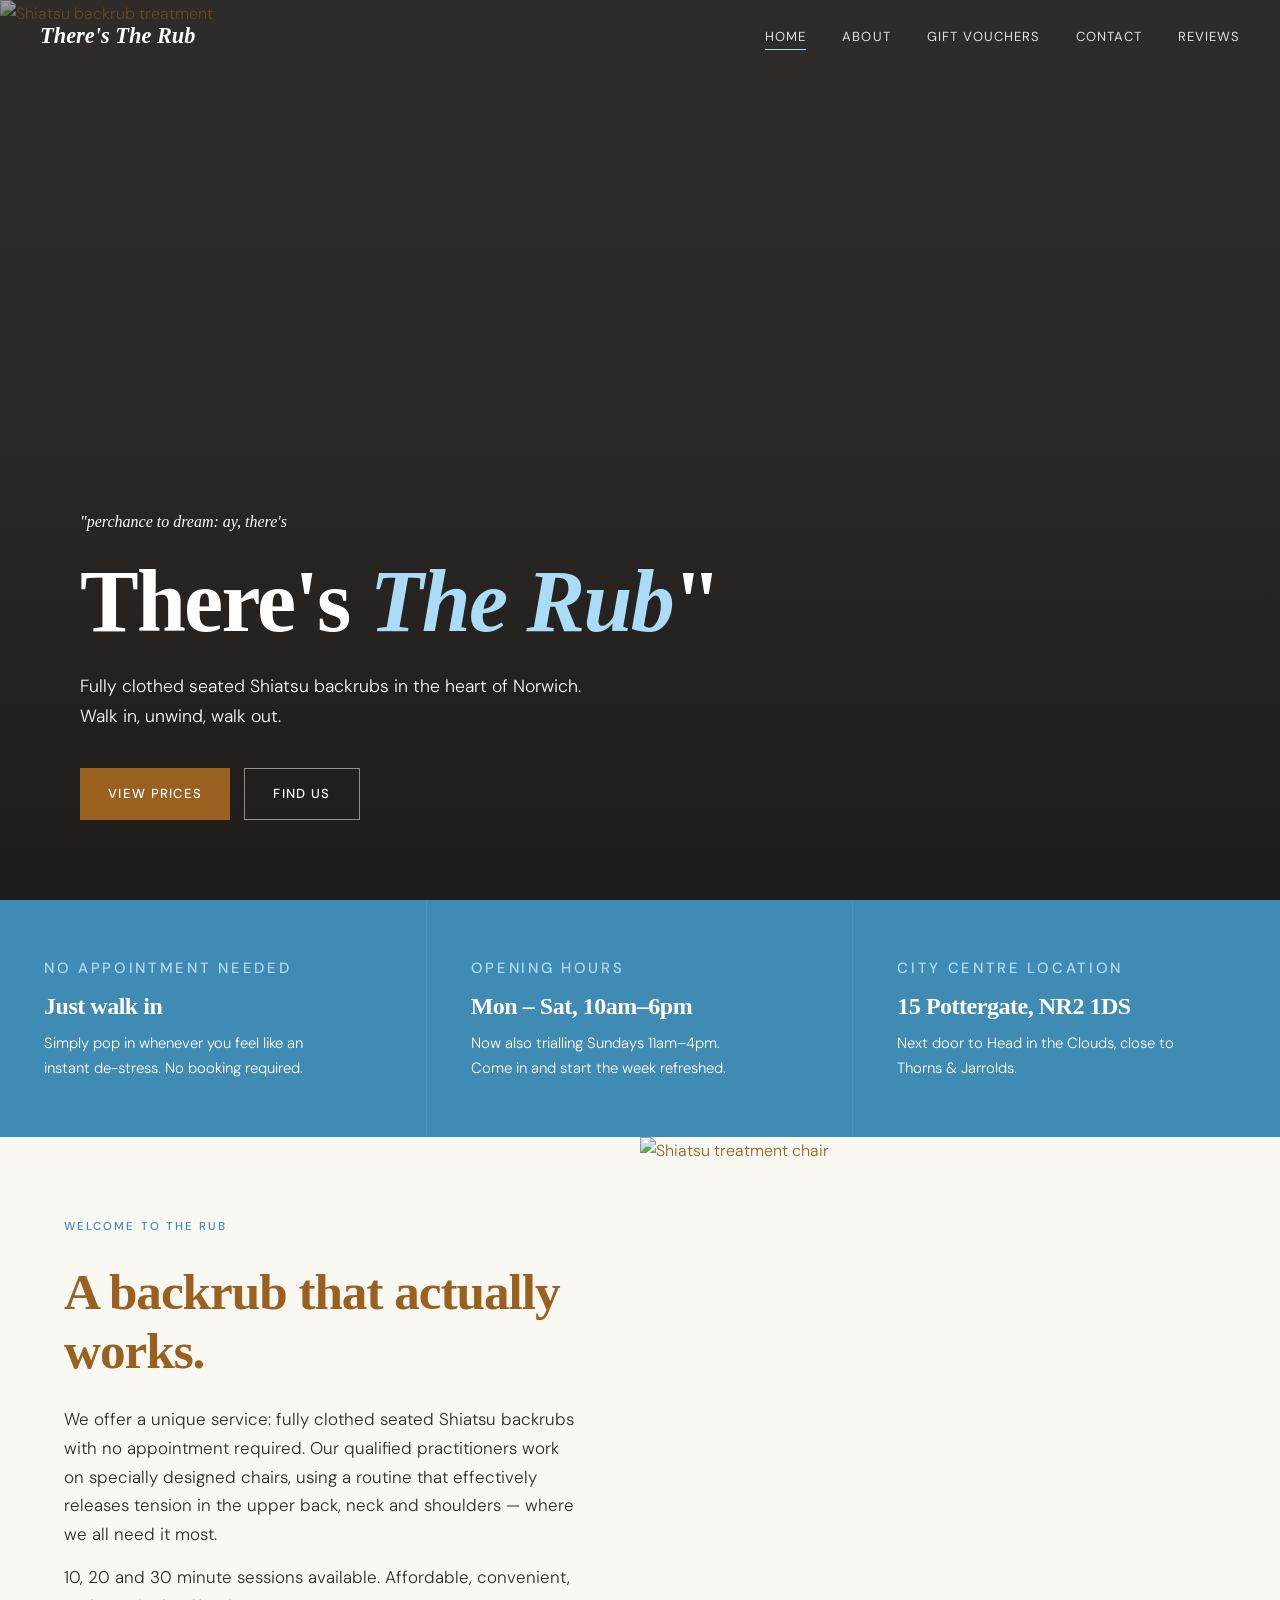
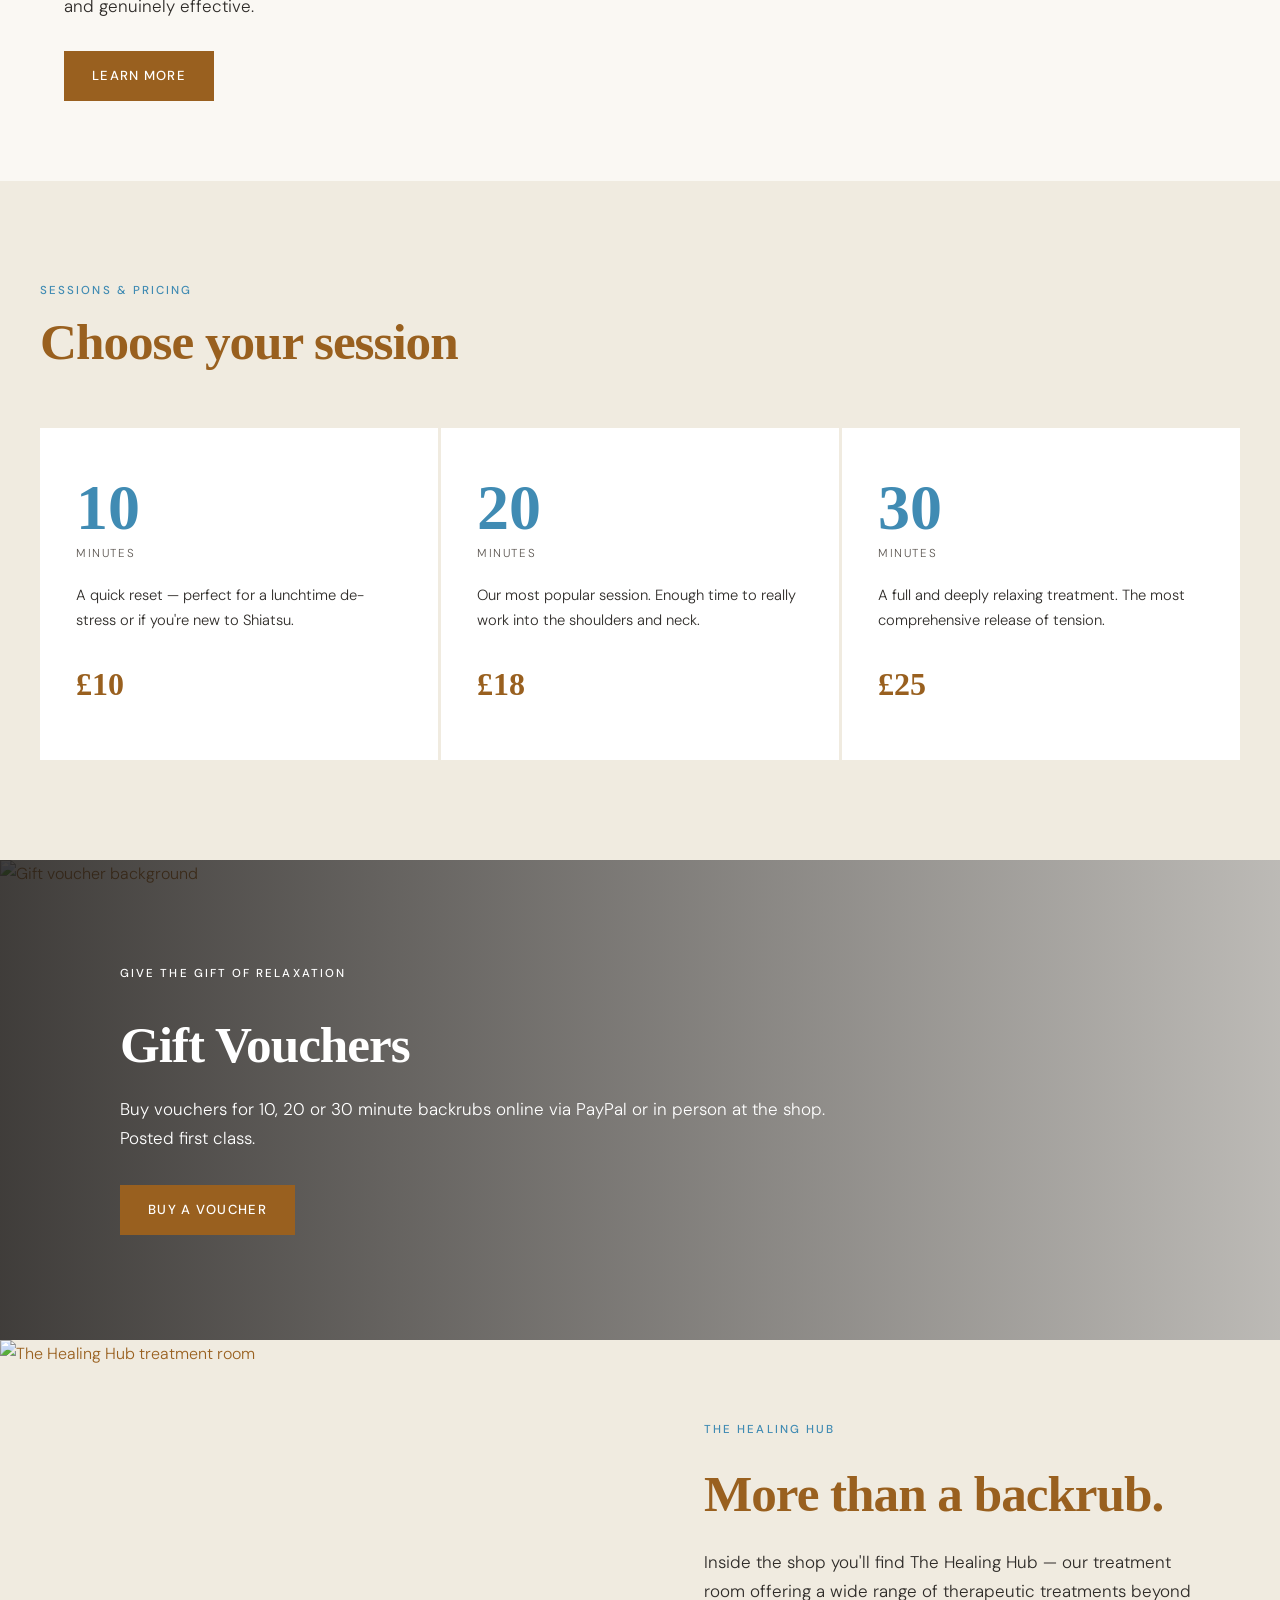
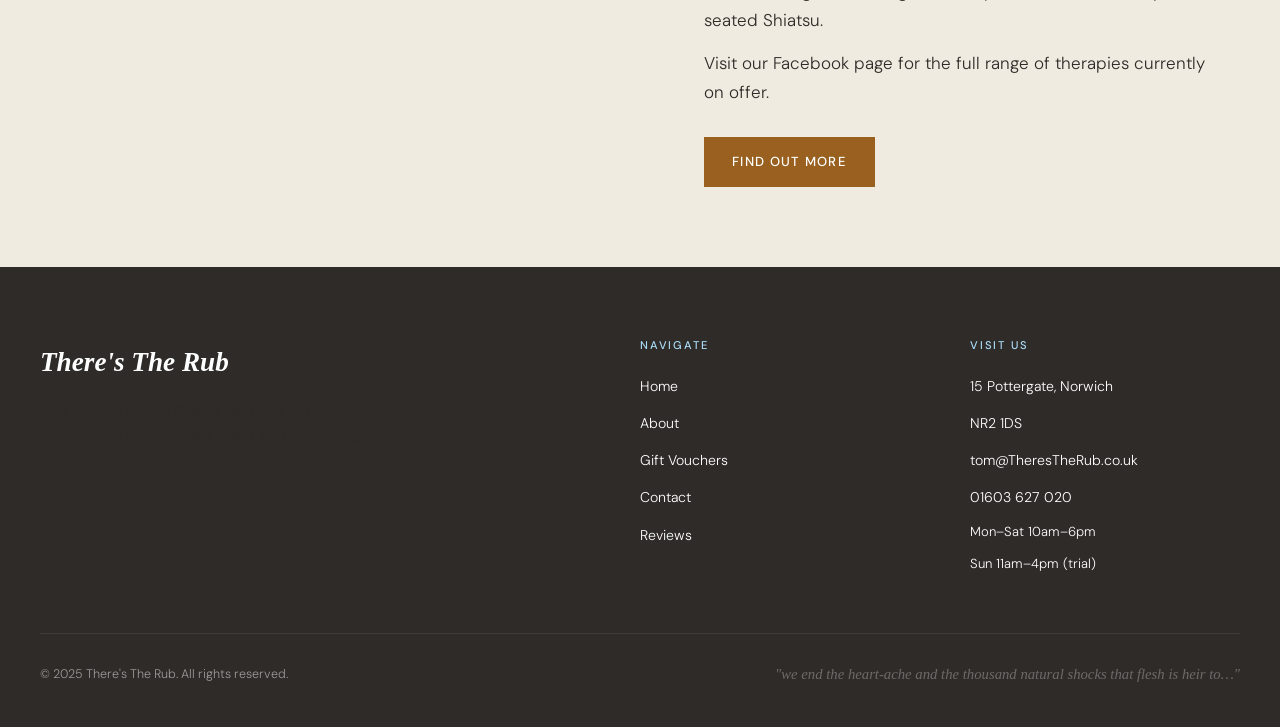
==== index.html @ dddd901f "init" ====
<!DOCTYPE html>
<html lang="en">
<head>
  <meta charset="UTF-8" />
  <meta name="viewport" content="width=device-width, initial-scale=1.0" />
  <title>There's The Rub — Seated Shiatsu Backrubs, Norwich</title>
  <meta name="description" content="Fully clothed seated Shiatsu backrubs in Norwich city centre. No appointment needed. 10, 20 & 30 minute sessions from £10. Walk in at 15 Pottergate." />
  <link rel="stylesheet" href="css/style.css" />
</head>
<body>

<!-- ── Navigation ─────────────────────────────────── -->
<nav class="nav">
  <a class="nav__logo" href="index.html">There's The Rub</a>
  <ul class="nav__links">
    <li><a href="index.html" class="active">Home</a></li>
    <li><a href="about.html">About</a></li>
    <li><a href="vouchers.html">Gift Vouchers</a></li>
    <li><a href="contact.html">Contact</a></li>
    <li><a href="guestbook.html">Reviews</a></li>
  </ul>
  <button class="nav__burger" aria-label="Open menu">
    <span></span><span></span><span></span>
  </button>
</nav>

<!-- Mobile nav overlay -->
<div class="nav__mobile">
  <button class="nav__mobile-close" aria-label="Close menu">✕</button>
  <a href="index.html">Home</a>
  <a href="about.html">About</a>
  <a href="vouchers.html">Gift Vouchers</a>
  <a href="contact.html">Contact</a>
  <a href="guestbook.html">Reviews</a>
</div>

<!-- ── Hero ───────────────────────────────────────── -->
<section class="hero">
  <div class="hero__bg">
    <!-- Replace src with your own hero image. Recommended: a warm, atmospheric shiatsu/massage photo -->
    <img src="https://images.unsplash.com/photo-1600334129128-685c5582fd35?w=1800&q=80" alt="Shiatsu backrub treatment" />
  </div>
  <div class="hero__overlay"></div>
  <div class="hero__content">
    <p class="hero__quote">"perchance to dream: ay, there's</p>
    <h1 class="hero__title">There's <em>The Rub</em>"</h1>
    <p class="hero__sub">Fully clothed seated Shiatsu backrubs in the heart of Norwich.<br />Walk in, unwind, walk out.</p>
    <div class="hero__ctas">
      <a href="about.html#prices" class="btn btn--primary">View Prices</a>
      <a href="contact.html" class="btn btn--outline">Find Us</a>
    </div>
  </div>
</section>

<!-- ── Info strip ─────────────────────────────────── -->
<div class="info-strip">
  <div class="info-strip__item reveal">
    <p class="eyebrow">No appointment needed</p>
    <h3>Just walk in</h3>
    <p>Simply pop in whenever you feel like an instant de-stress. No booking required.</p>
  </div>
  <div class="info-strip__item reveal reveal-delay-1">
    <p class="eyebrow">Opening hours</p>
    <h3>Mon – Sat, 10am–6pm</h3>
    <p>Now also trialling Sundays 11am–4pm. Come in and start the week refreshed.</p>
  </div>
  <div class="info-strip__item reveal reveal-delay-2">
    <p class="eyebrow">City centre location</p>
    <h3>15 Pottergate, NR2 1DS</h3>
    <p>Next door to Head in the Clouds, close to Thorns &amp; Jarrolds.</p>
  </div>
</div>

<!-- ── Intro split ────────────────────────────────── -->
<div class="intro">
  <div class="intro__text reveal">
    <p class="eyebrow">Welcome to The Rub</p>
    <h2>A backrub that actually works.</h2>
    <p>We offer a unique service: fully clothed seated Shiatsu backrubs with no appointment required. Our qualified practitioners work on specially designed chairs, using a routine that effectively releases tension in the upper back, neck and shoulders — where we all need it most.</p>
    <p>10, 20 and 30 minute sessions available. Affordable, convenient, and genuinely effective.</p>
    <a href="about.html" class="btn btn--dark">Learn more</a>
  </div>
  <div class="intro__image">
    <!-- Replace with your own interior/treatment image -->
    <img src="https://images.unsplash.com/photo-1519823551278-64ac92734fb1?w=900&q=80" alt="Shiatsu treatment chair" />
  </div>
</div>

<!-- ── Services / Prices ──────────────────────────── -->
<section class="services">
  <div class="services__inner">
    <div class="section__header reveal">
      <p class="eyebrow">Sessions &amp; Pricing</p>
      <h2>Choose your session</h2>
    </div>
    <div class="services__grid">
      <div class="service-card reveal">
        <div class="service-card__duration">10</div>
        <div class="service-card__label">Minutes</div>
        <p>A quick reset — perfect for a lunchtime de-stress or if you're new to Shiatsu.</p>
        <span class="service-card__price">£10</span>
      </div>
      <div class="service-card reveal reveal-delay-1">
        <div class="service-card__duration">20</div>
        <div class="service-card__label">Minutes</div>
        <p>Our most popular session. Enough time to really work into the shoulders and neck.</p>
        <span class="service-card__price">£18</span>
      </div>
      <div class="service-card reveal reveal-delay-2">
        <div class="service-card__duration">30</div>
        <div class="service-card__label">Minutes</div>
        <p>A full and deeply relaxing treatment. The most comprehensive release of tension.</p>
        <span class="service-card__price">£25</span>
      </div>
    </div>
  </div>
</section>

<!-- ── Voucher band ────────────────────────────────── -->
<div class="band">
  <div class="band__bg">
    <img src="https://images.unsplash.com/photo-1544161515-4ab6ce6db874?w=1800&q=80" alt="Gift voucher background" />
  </div>
  <div class="band__overlay"></div>
  <div class="band__content reveal">
    <p class="eyebrow">Give the gift of relaxation</p>
    <h2>Gift Vouchers</h2>
    <p>Buy vouchers for 10, 20 or 30 minute backrubs online via PayPal or in person at the shop. Posted first class.</p>
    <a href="vouchers.html" class="btn btn--primary">Buy a voucher</a>
  </div>
</div>

<!-- ── T-Room teaser ──────────────────────────────── -->
<div class="intro" style="background: var(--cream-dark);">
  <div class="intro__image" style="order: -1;">
    <img src="https://images.unsplash.com/photo-1540555700478-4be289fbecef?w=900&q=80" alt="The Healing Hub treatment room" />
  </div>
  <div class="intro__text reveal">
    <p class="eyebrow">The Healing Hub</p>
    <h2>More than a backrub.</h2>
    <p>Inside the shop you'll find The Healing Hub — our treatment room offering a wide range of therapeutic treatments beyond seated Shiatsu.</p>
    <p>Visit our Facebook page for the full range of therapies currently on offer.</p>
    <a href="about.html#t-room" class="btn btn--dark">Find out more</a>
  </div>
</div>

<!-- ── Footer ─────────────────────────────────────── -->
<footer class="footer">
  <div class="footer__inner">
    <div>
      <div class="footer__brand">There's The Rub</div>
      <p class="footer__tagline">Fully clothed seated Shiatsu backrubs. No appointment needed. Walk in and walk out feeling better.</p>
    </div>
    <div class="footer__col">
      <h4>Navigate</h4>
      <ul>
        <li><a href="index.html">Home</a></li>
        <li><a href="about.html">About</a></li>
        <li><a href="vouchers.html">Gift Vouchers</a></li>
        <li><a href="contact.html">Contact</a></li>
        <li><a href="guestbook.html">Reviews</a></li>
      </ul>
    </div>
    <div class="footer__col">
      <h4>Visit Us</h4>
      <ul>
        <li><a href="contact.html">15 Pottergate, Norwich</a></li>
        <li><a href="contact.html">NR2 1DS</a></li>
        <li><a href="mailto:tom@TheresTheRub.co.uk">tom@TheresTheRub.co.uk</a></li>
        <li><a href="tel:01603627020">01603 627 020</a></li>
        <li style="margin-top:8px;color:rgba(255,255,255,1);font-size:0.82rem;">Mon–Sat 10am–6pm</li>
        <li style="color:rgba(255,255,255,1);font-size:0.82rem;">Sun 11am–4pm (trial)</li>
      </ul>
    </div>
  </div>
  <div class="footer__bottom">
    <span>© 2025 There's The Rub. All rights reserved.</span>
    <span class="footer__shakespeare">"we end the heart-ache and the thousand natural shocks that flesh is heir to…"</span>
  </div>
</footer>

<script src="js/main.js"></script>
</body>
</html>
---- css/style.css ----
/* ============================================================
   THERE'S THE RUB — Main Stylesheet
   ============================================================ */

@import url('https://fonts.googleapis.com/css2?family=Cormorant+Garant:ital,wght@0,300;0,400;0,500;0,600;0,700;1,300;1,400;1,600&family=DM+Sans:wght@300;400;500&display=swap');

/* ── Variables ─────────────────────────────────────── */
:root {
  --cream: #FAF8F3;
  --cream-dark: #F0EBE0;
  --ink: #99601f; /*#1C1917;*/
  --ink-light: #5C5651;
  --ink-dark: #2e2b28;
  --blue: #408bb3; /*#9A7B3C;*/
  --blue-light: #aadcf7; /*#C9A96E;*/
  --terra: #99601f; /*#B5714A;*/
  --white: #FFFFFF;
  

  --font-display: 'Cormorant Garant', Georgia, serif;
  --font-body: 'DM Sans', system-ui, sans-serif;

  --max-w: 1200px;
  --nav-h: 72px;
  --ease: cubic-bezier(0.25, 0.46, 0.45, 0.94);
}

/* ── Reset ─────────────────────────────────────────── */
*,
*::before,
*::after {
  box-sizing: border-box;
  margin: 0;
  padding: 0;
}

html {
  scroll-behavior: smooth;
  font-size: 16px;
}

body {
  background: var(--cream);
  color: var(--ink);
  font-family: var(--font-body);
  font-weight: 300;
  line-height: 1.7;
  -webkit-font-smoothing: antialiased;
}

img {
  display: block;
  width: 100%;
  height: 100%;
  object-fit: cover;
}

a {
  color: inherit;
  text-decoration: none;
}

/* ── Typography ────────────────────────────────────── */
h1,
h2,
h3,
h4 {
  font-family: var(--font-display);
  font-weight: 600;
  line-height: 1.15;
  letter-spacing: -0.02em;
}

h1 {
  font-size: clamp(2.8rem, 7vw, 5.5rem);
}

h2 {
  font-size: clamp(2rem, 4vw, 3.25rem);
}

h3 {
  font-size: clamp(1.4rem, 2.5vw, 2rem);
}

p {
  font-size: 1.0625rem;
  color: var(--ink-dark);
  max-width: 62ch;
}

.eyebrow {
  font-family: var(--font-body);
  font-size: 0.72rem;
  font-weight: 500;
  letter-spacing: 0.18em;
  text-transform: uppercase;
  color: var(--blue);
}

/* ── Navigation ────────────────────────────────────── */
.nav {
  position: fixed;
  top: 0;
  left: 0;
  right: 0;
  z-index: 100;
  height: var(--nav-h);
  display: flex;
  align-items: center;
  padding: 0 40px;
  transition: background 0.4s var(--ease), box-shadow 0.4s var(--ease);
}

.nav.scrolled {
  background: rgba(250, 248, 243, 0.96);
  backdrop-filter: blur(12px);
  box-shadow: 0 1px 0 rgba(0, 0, 0, 0.08);
}

.nav__logo {
  font-family: var(--font-display);
  font-size: 1.4rem;
  font-weight: 600;
  font-style: italic;
  color: var(--white);
  transition: color 0.4s;
  flex: 1;
}

.nav.scrolled .nav__logo {
  color: var(--ink);
}

.nav__links {
  display: flex;
  gap: 36px;
  list-style: none;
}

.nav__links a {
  font-size: 0.82rem;
  font-weight: 400;
  letter-spacing: 0.08em;
  text-transform: uppercase;
  color: rgba(255, 255, 255, 0.85);
  transition: color 0.3s;
  position: relative;
  padding-bottom: 2px;
}

.nav__links a::after {
  content: '';
  position: absolute;
  bottom: -3px;
  left: 0;
  right: 0;
  height: 1px;
  background: var(--blue-light);
  transform: scaleX(0);
  transform-origin: left;
  transition: transform 0.3s var(--ease);
}

.nav__links a:hover::after,
.nav__links a.active::after {
  transform: scaleX(1);
}

.nav.scrolled .nav__links a {
  color: var(--ink-light);
}

.nav__links a:hover {
  color: rgba(255, 255, 255, 1);
}

.nav.scrolled .nav__links a:hover {
  color: var(--ink);
}

.nav__burger {
  display: none;
  flex-direction: column;
  gap: 5px;
  cursor: pointer;
  padding: 4px;
  background: none;
  border: none;
}

.nav__burger span {
  display: block;
  width: 24px;
  height: 1.5px;
  background: var(--white);
  transition: all 0.3s;
}

.nav.scrolled .nav__burger span {
  background: var(--ink);
}

/* Mobile overlay nav */
.nav__mobile {
  display: none;
  position: fixed;
  inset: 0;
  background: var(--ink);
  z-index: 99;
  flex-direction: column;
  justify-content: center;
  align-items: center;
  gap: 28px;
}

.nav__mobile.open {
  display: flex;
}

.nav__mobile a {
  font-family: var(--font-display);
  font-size: 2.4rem;
  font-weight: 500;
  font-style: italic;
  color: var(--cream);
  transition: color 0.2s;
}

.nav__mobile a:hover {
  color: var(--blue-light);
}

.nav__mobile-close {
  position: absolute;
  top: 20px;
  right: 28px;
  font-size: 2rem;
  color: var(--cream);
  cursor: pointer;
  background: none;
  border: none;
  line-height: 1;
}

/* ── Buttons ───────────────────────────────────────── */
.btn {
  display: inline-flex;
  align-items: center;
  gap: 8px;
  padding: 14px 28px;
  font-family: var(--font-body);
  font-size: 0.82rem;
  font-weight: 500;
  letter-spacing: 0.1em;
  text-transform: uppercase;
  border: none;
  cursor: pointer;
  transition: all 0.3s var(--ease);
}

.btn--primary {
  background: var(--ink);
  color: var(--white);
}

.btn--primary:hover {
  background: var(--blue-light);
  color: var(--ink-light);
  transform: translateY(-2px);
}

.btn--outline {
  background: transparent;
  color: var(--white);
  border: 1px solid rgba(255, 255, 255, 0.5);
}

.btn--outline:hover {
  border-color: var(--white);
  background: rgba(255, 255, 255, 0.1);
}

.btn--dark {
  background: var(--ink);
  color: var(--white);
}

.btn--dark:hover {
  background: var(--ink-dark);
  transform: translateY(-2px);
}

.btn--ghost {
  background: transparent;
  color: var(--blue);
  border: 1px solid var(--blue);
  padding: 12px 24px;
}

.btn--ghost:hover {
  background: var(--blue);
  color: var(--white);
}

/* ── Section base ──────────────────────────────────── */
.section {
  padding: 100px 40px;
  max-width: var(--max-w);
  margin: 0 auto;
}

.section__header {
  margin-bottom: 56px;
}

.section__header h2 {
  margin-top: 12px;
}

/* ── Hero (homepage) ───────────────────────────────── */
.hero {
  position: relative;
  height: 100vh;
  min-height: 620px;
  display: flex;
  align-items: flex-end;
  padding-bottom: 80px;
  overflow: hidden;
}

.hero__bg {
  position: absolute;
  inset: 0;
  background: var(--ink-dark);
}

.hero__bg img {
  opacity: 0.55;
  transition: transform 10s var(--ease);
}

.hero:hover .hero__bg img {
  transform: scale(1.04);
}

.hero__overlay {
  position: absolute;
  inset: 0;
  background: linear-gradient(to top, rgba(28, 25, 23, 0.88) 0%, rgba(28, 25, 23, 0.2) 55%, transparent 100%);
}

.hero__content {
  position: relative;
  z-index: 2;
  padding: 0 40px;
  max-width: var(--max-w);
  margin: 0 auto;
  width: 100%;
}

.hero__quote {
  font-family: var(--font-display);
  font-style: italic;
  font-size: 1rem;
  color: rgba(255, 255, 255, 1);
  margin-bottom: 16px;
}

.hero__title {
  color: var(--white);
  margin-bottom: 20px;
}

.hero__title em {
  font-style: italic;
  color: var(--blue-light);
}

.hero__sub {
  font-size: 1.1rem;
  color: rgba(255, 255, 255, 1);
  max-width: 48ch;
  margin-bottom: 36px;
}

.hero__ctas {
  display: flex;
  gap: 14px;
  flex-wrap: wrap;
}

/* ── Intro split ───────────────────────────────────── */
.intro {
  display: grid;
  grid-template-columns: 1fr 1fr;
}

.intro__text {
  padding: 80px 64px;
  display: flex;
  flex-direction: column;
  justify-content: center;
}

.intro__text h2 {
  margin: 12px 0 24px;
}

.intro__text p {
  margin-bottom: 14px;
}

.intro__text .btn {
  margin-top: 16px;
  align-self: flex-start;
}

.intro__image {
  position: relative;
  overflow: hidden;
  min-height: 480px;
}

/* ── Services ──────────────────────────────────────── */
.services {
  background: var(--cream-dark);
  padding: 100px 40px;
}

.services__inner {
  max-width: var(--max-w);
  margin: 0 auto;
}

.services__grid {
  display: grid;
  grid-template-columns: repeat(3, 1fr);
  gap: 3px;
  margin-top: 48px;
}

.service-card {
  background: var(--white);
  padding: 48px 36px;
  transition: transform 0.35s var(--ease), box-shadow 0.35s;
}

.service-card:hover {
  transform: translateY(-8px);
  box-shadow: 0 24px 64px rgba(0, 0, 0, 0.1);
}

.service-card__duration {
  font-family: var(--font-display);
  font-size: 4rem;
  font-weight: 700;
  color: var(--blue);
  line-height: 1;
}

.service-card__label {
  font-size: 0.72rem;
  text-transform: uppercase;
  letter-spacing: 0.14em;
  color: var(--ink-light);
  margin: 4px 0 20px;
}

.service-card p {
  font-size: 0.92rem;
  margin-bottom: 0;
}

.service-card__price {
  font-family: var(--font-display);
  font-size: 2rem;
  font-weight: 600;
  color: var(--ink);
  margin-top: 24px;
  display: block;
}

/* ── Full-bleed band ───────────────────────────────── */
.band {
  position: relative;
  height: 480px;
  overflow: hidden;
  display: flex;
  align-items: center;
}

.band__bg {
  position: absolute;
  inset: 0;
}

.band__overlay {
  position: absolute;
  inset: 0;
  background: linear-gradient(to right, rgba(28, 25, 23, 0.84) 0%, rgba(28, 25, 23, 0.28) 100%);
}

.band__content {
  position: relative;
  z-index: 2;
  padding: 0 80px;
  max-width: var(--max-w);
  margin: 0 auto;
  width: 100%;
}

.band__content h2 {
  color: var(--white);
  margin: 12px 0 20px;
}

.band__content p {
  color: rgba(255, 255, 255, 1);
  margin-bottom: 32px;
}

/* ── Info strip ────────────────────────────────────── */
.info-strip {
  display: grid;
  grid-template-columns: repeat(3, 1fr);
  background: var(--blue);
}

.info-strip__item {
  padding: 56px 44px;
  border-right: 1px solid rgba(255, 255, 255, 0.07);
}

.info-strip__item:last-child {
  border-right: none;
}

.info-strip__item .eyebrow {
  color: var(--blue-light);
  margin-bottom: 12px;
}

.info-strip__item h3 {
  color: var(--white);
  font-size: 1.5rem;
  margin-bottom: 10px;
}

.info-strip__item p {
  color: rgba(255, 255, 255, 1);
  font-size: 0.93rem;
  max-width: 28ch;
}

/* ── Page hero (shared) ────────────────────────────── */
.page-hero {
  height: 48vh;
  min-height: 360px;
  position: relative;
  display: flex;
  align-items: flex-end;
  padding-bottom: 56px;
  overflow: hidden;
}

.page-hero__bg {
  position: absolute;
  inset: 0;
  background: var(--ink-dark);
}

.page-hero__bg img {
  opacity: 0.48;
}

.page-hero__overlay {
  position: absolute;
  inset: 0;
  background: linear-gradient(to top, rgba(28, 25, 23, 0.84) 0%, rgba(28, 25, 23, 0.15) 70%, transparent 100%);
}

.page-hero__content {
  position: relative;
  z-index: 2;
  padding: 0 40px;
  max-width: var(--max-w);
  margin: 0 auto;
  width: 100%;
}

.page-hero__content .eyebrow {
  color: var(--blue-light);
}

.page-hero__content h1 {
  color: var(--white);
  margin-top: 10px;
}

/* ── Accordion (About) ─────────────────────────────── */
.accordion {
  border-top: 1px solid rgba(0, 0, 0, 0.09);
}

.accordion__item {
  border-bottom: 1px solid rgba(0, 0, 0, 0.09);
}

.accordion__trigger {
  width: 100%;
  background: none;
  border: none;
  display: flex;
  justify-content: space-between;
  align-items: center;
  padding: 28px 0;
  cursor: pointer;
  font-family: var(--font-display);
  font-size: 1.55rem;
  font-weight: 600;
  color: var(--ink);
  text-align: left;
  gap: 16px;
  transition: color 0.2s;
}

.accordion__trigger:hover {
  color: var(--blue);
}

.accordion__icon {
  flex-shrink: 0;
  width: 30px;
  height: 30px;
  border: 1px solid currentColor;
  border-radius: 50%;
  display: flex;
  align-items: center;
  justify-content: center;
  font-size: 1.1rem;
  transition: transform 0.3s var(--ease), background 0.3s, color 0.3s;
  font-style: normal;
}

.accordion__item.open .accordion__icon {
  transform: rotate(45deg);
  background: var(--blue);
  color: var(--white);
  border-color: var(--blue);
}

.accordion__body {
  display: none;
  padding: 0 0 36px;
}

.accordion__body p {
  margin-bottom: 12px;
}

.accordion__item.open .accordion__body {
  display: block;
}

/* Price table */
.price-table {
  width: 100%;
  border-collapse: collapse;
  margin-top: 20px;
}

.price-table tr {
  border-bottom: 1px solid rgba(0, 0, 0, 0.07);
}

.price-table td {
  padding: 16px 0;
  font-size: 1rem;
  color: var(--ink-light);
}

.price-table td:last-child {
  text-align: right;
  font-family: var(--font-display);
  font-size: 1.5rem;
  font-weight: 600;
  color: var(--blue);
}

/* ── Vouchers page ─────────────────────────────────── */
.voucher-cards {
  display: grid;
  grid-template-columns: repeat(3, 1fr);
  gap: 24px;
  margin-top: 56px;
}

.voucher-card {
  background: var(--white);
  border: 1px solid rgba(0, 0, 0, 0.06);
  padding: 48px 36px;
  text-align: center;
  position: relative;
  overflow: hidden;
  transition: transform 0.3s var(--ease), box-shadow 0.3s;
}

.voucher-card:hover {
  transform: translateY(-8px);
  box-shadow: 0 24px 60px rgba(0, 0, 0, 0.1);
}

.voucher-card--featured {
  background: var(--blue);
  color: var(
  --white);
  scale: 1.05;
}

.voucher-card--featured::before {
  content: 'Most Popular';
  position: absolute;
  top: 29px;
  right: -40px;
  background: var(--white);
  color: var(--blue);
  font-size: 0.68rem;
  letter-spacing: 0.1em;
  text-transform: uppercase;
  padding: 5px 36px;
  transform: rotate(45deg);
  font-family: var(--font-body);
  font-weight: 500;
}

.voucher-card__duration {
  font-family: var(--font-display);
  font-size: 4.5rem;
  font-weight: 700;
  line-height: 1;
}

.voucher-card__mins {
  font-size: 0.72rem;
  text-transform: uppercase;
  letter-spacing: 0.14em;
  color: var(--ink-light);
  margin-bottom: 20px;
}

.voucher-card--featured .voucher-card__mins {
  color: rgba(255, 255, 255, 1);
}

.voucher-card__price {
  font-family: var(--font-display);
  font-size: 2.4rem;
  font-weight: 600;
  color: var(--ink);
  margin: 20px 0;
}

.voucher-card--featured .voucher-card__price {
  color: var(--white);
}

.voucher-card p {
  font-size: 0.88rem;
  color: var(--ink-light);
  margin: 0 auto 28px;
  max-width: none;
}

.voucher-card--featured p {
  color: rgba(255, 255, 255, 1);
}

.paypal-note {
  background: var(--cream-dark);
  padding: 32px 40px;
  margin-top: 48px;
  display: flex;
  align-items: flex-start;
  gap: 20px;
  border-left: 3px solid var(--blue);
}

.paypal-note__icon {
  font-size: 1.4rem;
  flex-shrink: 0;
  margin-top: 2px;
}

.paypal-note p {
  max-width: none;
  font-size: 0.93rem;
}

.paypal-note a {
  color: var(--blue);
  text-decoration: underline;
}

/* ── Contact page ──────────────────────────────────── */
.contact-layout {
  display: grid;
  grid-template-columns: 1fr 1fr;
  gap: 80px;
  align-items: start;
}

.contact-info__item {
  display: flex;
  gap: 20px;
  margin-bottom: 36px;
}

.contact-info__icon {
  width: 44px;
  height: 44px;
  background: var(--cream-dark);
  border-radius: 50%;
  display: flex;
  align-items: center;
  justify-content: center;
  font-size: 1.1rem;
  flex-shrink: 0;
}

.contact-info__label {
  font-size: 0.72rem;
  text-transform: uppercase;
  letter-spacing: 0.12em;
  color: var(--blue);
  margin-bottom: 4px;
}

.contact-info__value {
  font-size: 1.05rem;
  color: var(--ink);
}

.contact-info__value a {
  color: var(--blue);
}

.contact-info__value a:hover {
  text-decoration: underline;
}

.map-embed {
  margin-top: 32px;
  border: none;
}

.map-embed iframe {
  width: 100%;
  height: 360px;
  border: none;
}

.book-band {
  background: var(--cream-dark);
  padding: 90px 40px;
}

.book-band__inner {
  max-width: var(--max-w);
  margin: 0 auto;
  display: grid;
  grid-template-columns: 1fr 1fr;
  gap: 80px;
  align-items: center;
}

.book-band__image {
  height: 400px;
  overflow: hidden;
}

.book-band__text h2 {
  margin: 12px 0 20px;
}

.book-band__text p {
  margin-bottom: 12px;
}

.book-band__text .btn {
  margin-top: 20px;
}

/* ── Guestbook ─────────────────────────────────────── */
.reviews-grid {
  display: grid;
  grid-template-columns: repeat(3, 1fr);
  gap: 24px;
  margin-top: 48px;
}

.review-card {
  background: var(--white);
  padding: 36px;
  border: 1px solid rgba(0, 0, 0, 0.06);
  transition: transform 0.3s var(--ease), box-shadow 0.3s;
}

.review-card:hover {
  transform: translateY(-5px);
  box-shadow: 0 20px 50px rgba(0, 0, 0, 0.08);
}

.review-card__stars {
  color: var(--blue);
  font-size: 0.9rem;
  letter-spacing: 3px;
  margin-bottom: 16px;
}

.review-card__text {
  font-family: var(--font-display);
  font-style: italic;
  font-size: 1.15rem;
  line-height: 1.6;
  color: var(--ink);
  margin-bottom: 20px;
  max-width: none;
}

.review-card__author {
  font-size: 0.84rem;
  color: var(--ink-light);
}

.review-card__date {
  font-size: 0.76rem;
  color: rgba(0, 0, 0, 0.32);
  margin-top: 4px;
}

.review-card__via {
  font-size: 0.72rem;
  color: var(--blue);
  margin-top: 6px;
}

.reviews-setup {
  background: var(--cream-dark);
  border-left: 4px solid var(--blue);
  padding: 28px 36px;
  margin-bottom: 40px;
}

.reviews-setup h4 {
  font-family: var(--font-body);
  font-weight: 500;
  margin-bottom: 8px;
  color: var(--ink);
}

.reviews-setup p {
  font-size: 0.88rem;
  max-width: none;
  margin-bottom: 6px;
}

.reviews-setup code {
  background: rgba(0, 0, 0, 0.06);
  padding: 2px 6px;
  border-radius: 3px;
  font-family: monospace;
  font-size: 0.82em;
}

.reviews-loading {
  text-align: center;
  padding: 60px;
  color: var(--ink-light);
  font-family: var(--font-display);
  font-size: 1.2rem;
  font-style: italic;
}

.reviews-error {
  text-align: center;
  padding: 40px;
  color: var(--terra);
}

.cta-review {
  text-align: center;
  padding: 72px 40px;
  background: var(--blue);
}

.cta-review .eyebrow {
  color: var(--blue-light);
}

.cta-review h2 {
  color: var(--white);
  margin: 12px 0 16px;
}

.cta-review p {
  color: rgba(255, 255, 255, 1);
  margin: 0 auto 32px;
}

/* ── Footer ────────────────────────────────────────── */
.footer {
  background: var(--ink-dark);
  color: rgba(255, 255, 255, 0.52);
  padding: 72px 40px 40px;
}

.footer__inner {
  max-width: var(--max-w);
  margin: 0 auto;
  display: grid;
  grid-template-columns: 2fr 1fr 1fr;
  gap: 60px;
  padding-bottom: 48px;
  border-bottom: 1px solid rgba(255, 255, 255, 0.07);
}

.footer__brand {
  font-family: var(--font-display);
  font-size: 1.7rem;
  font-style: italic;
  font-weight: 600;
  color: var(--white);
  margin-bottom: 14px;
}

.footer__tagline {
  font-size: 0.88rem;
  line-height: 1.7;
  max-width: 34ch;
}

.footer__col h4 {
  font-family: var(--font-body);
  font-size: 0.7rem;
  letter-spacing: 0.16em;
  text-transform: uppercase;
  color: var(--blue-light);
  margin-bottom: 20px;
  font-weight: 500;
}

.footer__col ul {
  list-style: none;
}

.footer__col li {
  margin-bottom: 10px;
}

.footer__col a {
  color: rgba(255, 255, 255, 1);
  font-size: 0.88rem;
  transition: color 0.2s;
}

.footer__col a:hover {
  color: var(--blue-light);
}

.footer__bottom {
  max-width: var(--max-w);
  margin: 0 auto;
  padding-top: 28px;
  display: flex;
  justify-content: space-between;
  align-items: center;
  font-size: 0.78rem;
}

.footer__shakespeare {
  font-family: var(--font-display);
  font-style: italic;
  color: rgba(255, 255, 255, 0.3);
  font-size: 0.92rem;
}

/* ── Reveal animations ─────────────────────────────── */
.reveal {
  opacity: 0;
  transform: translateY(24px);
  transition: opacity 0.7s var(--ease), transform 0.7s var(--ease);
}

.reveal.visible {
  opacity: 1;
  transform: none;
}

.reveal-delay-1 {
  transition-delay: 0.1s;
}

.reveal-delay-2 {
  transition-delay: 0.2s;
}

.reveal-delay-3 {
  transition-delay: 0.3s;
}

/* ── Responsive ────────────────────────────────────── */
@media (max-width: 1024px) {
  .intro {
    grid-template-columns: 1fr;
  }

  .intro__image {
    min-height: 340px;
  }

  .services__grid {
    grid-template-columns: 1fr 1fr;
  }

  .contact-layout {
    grid-template-columns: 1fr;
    gap: 48px;
  }

  .book-band__inner {
    grid-template-columns: 1fr;
  }

  .footer__inner {
    grid-template-columns: 1fr 1fr;
  }
}

@media (max-width: 768px) {
  :root {
    --nav-h: 60px;
  }

  .nav {
    padding: 0 20px;
  }

  .nav__links {
    display: none;
  }

  .nav__burger {
    display: flex;
  }

  .section {
    padding: 64px 20px;
  }

  .hero__content {
    padding: 0 20px;
  }

  .band__content {
    padding: 0 24px;
  }

  .services__grid,
  .voucher-cards,
  .reviews-grid,
  .info-strip {
    grid-template-columns: 1fr;
  }

  .info-strip__item {
    border-right: none;
    border-bottom: 1px solid rgba(255, 255, 255, 0.07);
  }

  .footer__inner {
    grid-template-columns: 1fr;
    gap: 36px;
  }

  .footer__bottom {
    flex-direction: column;
    gap: 10px;
    text-align: center;
  }

  .page-hero__content {
    padding: 0 20px;
  }

  .book-band {
    padding: 60px 20px;
  }

  .paypal-note {
    padding: 24px;
  }

  .intro__text {
    padding: 56px 20px;
  }

  .intro__text .btn {
    align-self: stretch;
    justify-content: center;
  }

  .hero__ctas {
    flex-direction: column;
  }

  .btn {
    justify-content: center;
  }

  .services {
    padding: 64px 20px;
  }

  .voucher-card--featured::before {
    display: none;
  }
}
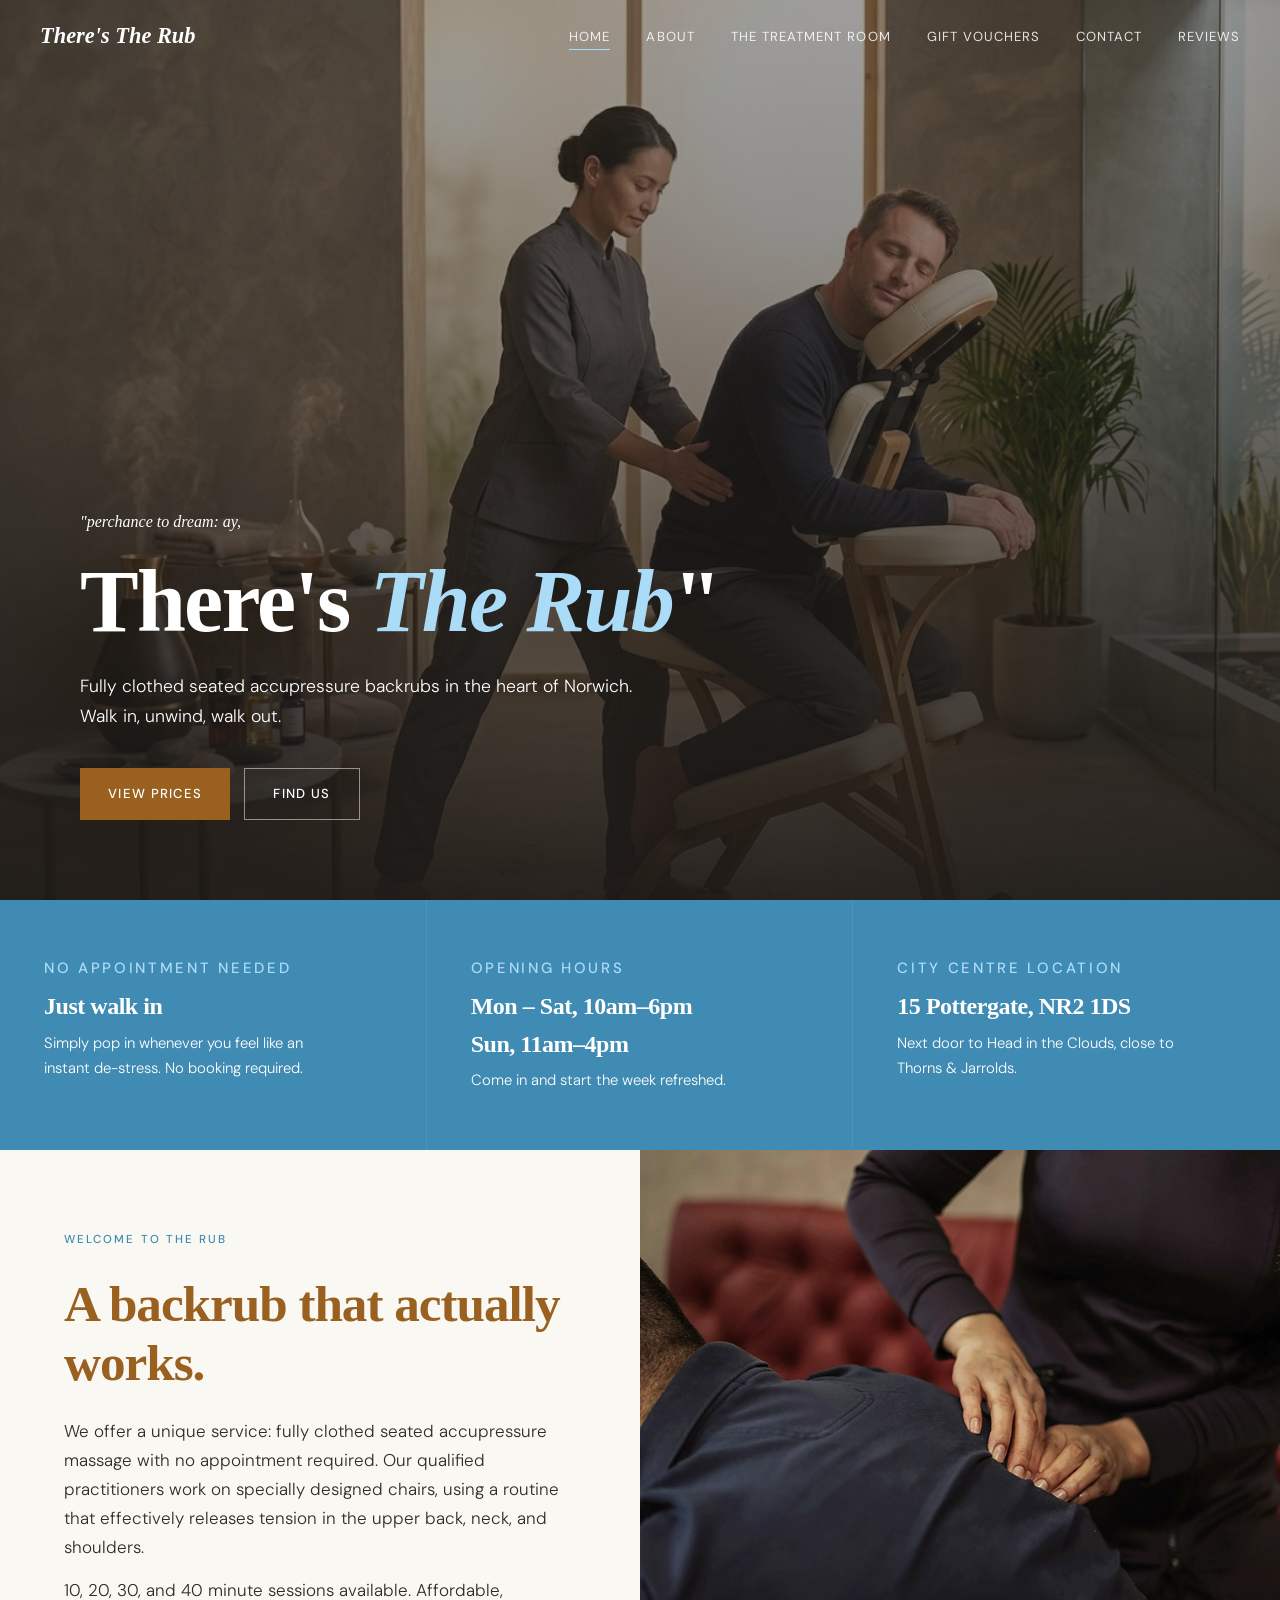
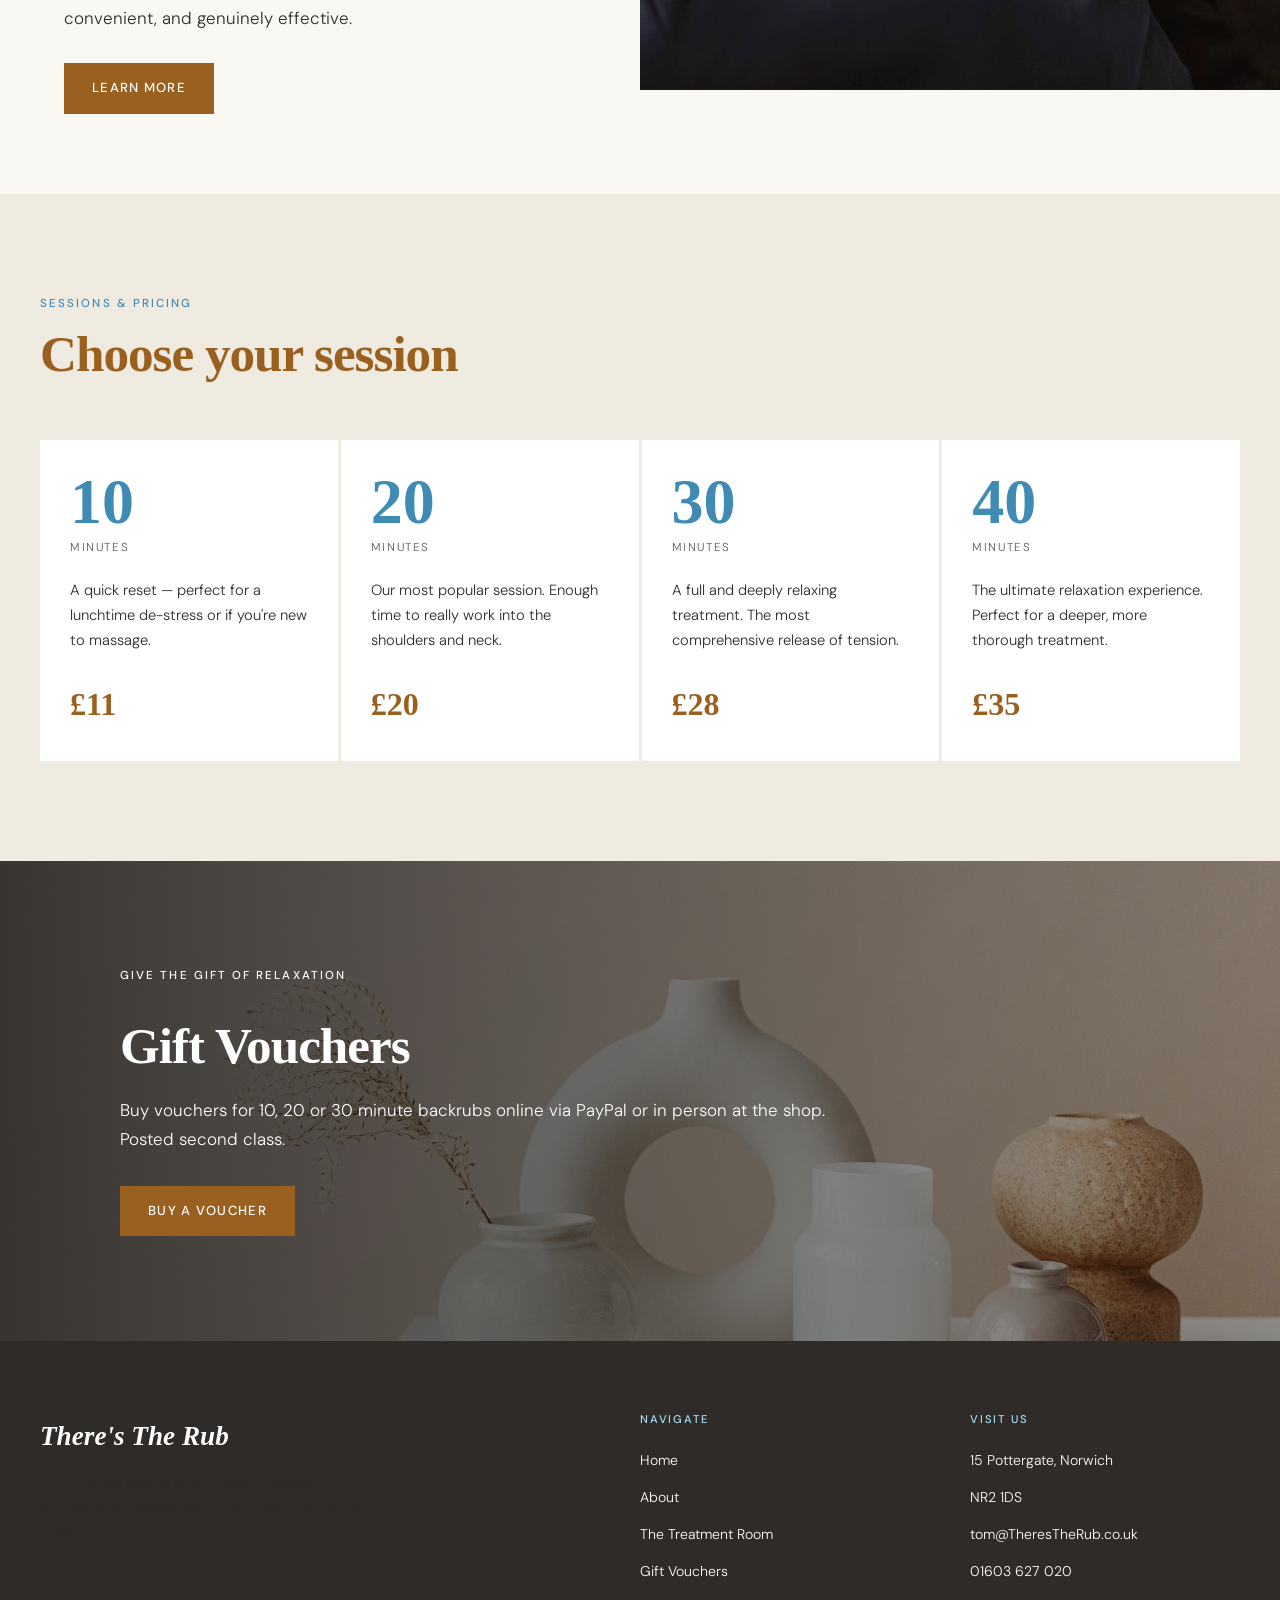
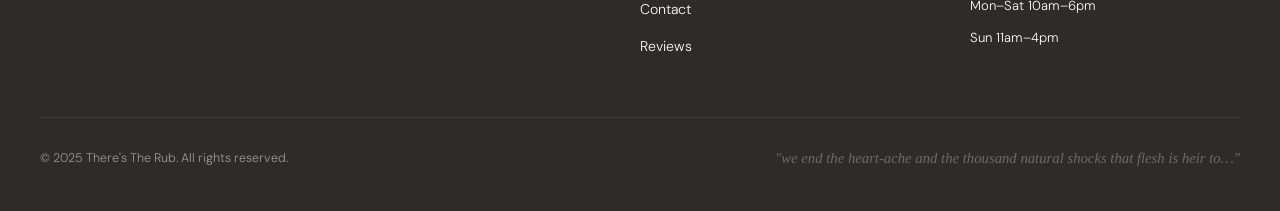
==== commit 2bcb329e: "client amends" ====
--- a/index.html
+++ b/index.html
@@ -3,8 +3,8 @@
 <head>
   <meta charset="UTF-8" />
   <meta name="viewport" content="width=device-width, initial-scale=1.0" />
-  <title>There's The Rub — Seated Shiatsu Backrubs, Norwich</title>
-  <meta name="description" content="Fully clothed seated Shiatsu backrubs in Norwich city centre. No appointment needed. 10, 20 & 30 minute sessions from £10. Walk in at 15 Pottergate." />
+  <title>There's The Rub — Seated Accupressure Massage, Norwich</title>
+  <meta name="description" content="Fully clothed seated accupressure massage in Norwich city centre. No appointment needed. 10, 20 & 30 minute sessions from £10. Walk in at 15 Pottergate." />
   <link rel="stylesheet" href="css/style.css" />
 </head>
 <body>
@@ -15,6 +15,7 @@
   <ul class="nav__links">
     <li><a href="index.html" class="active">Home</a></li>
     <li><a href="about.html">About</a></li>
+    <li><a href="treatment-room.html">The Treatment Room</a></li>
     <li><a href="vouchers.html">Gift Vouchers</a></li>
     <li><a href="contact.html">Contact</a></li>
     <li><a href="guestbook.html">Reviews</a></li>
@@ -29,6 +30,7 @@
   <button class="nav__mobile-close" aria-label="Close menu">✕</button>
   <a href="index.html">Home</a>
   <a href="about.html">About</a>
+  <a href="treatment-room.html">The Treatment Room</a>
   <a href="vouchers.html">Gift Vouchers</a>
   <a href="contact.html">Contact</a>
   <a href="guestbook.html">Reviews</a>
@@ -37,14 +39,13 @@
 <!-- ── Hero ───────────────────────────────────────── -->
 <section class="hero">
   <div class="hero__bg">
-    <!-- Replace src with your own hero image. Recommended: a warm, atmospheric shiatsu/massage photo -->
-    <img src="https://images.unsplash.com/photo-1600334129128-685c5582fd35?w=1800&q=80" alt="Shiatsu backrub treatment" />
+    <img src="images/seated-massage.webp" alt="Seated fully-clothed massage" />
   </div>
   <div class="hero__overlay"></div>
   <div class="hero__content">
-    <p class="hero__quote">"perchance to dream: ay, there's</p>
+    <p class="hero__quote">"perchance to dream: ay,</p>
     <h1 class="hero__title">There's <em>The Rub</em>"</h1>
-    <p class="hero__sub">Fully clothed seated Shiatsu backrubs in the heart of Norwich.<br />Walk in, unwind, walk out.</p>
+    <p class="hero__sub">Fully clothed seated accupressure backrubs in the heart of Norwich.<br />Walk in, unwind, walk out.</p>
     <div class="hero__ctas">
       <a href="about.html#prices" class="btn btn--primary">View Prices</a>
       <a href="contact.html" class="btn btn--outline">Find Us</a>
@@ -62,7 +63,8 @@
   <div class="info-strip__item reveal reveal-delay-1">
     <p class="eyebrow">Opening hours</p>
     <h3>Mon – Sat, 10am–6pm</h3>
-    <p>Now also trialling Sundays 11am–4pm. Come in and start the week refreshed.</p>
+    <h3>Sun, 11am–4pm</h3>
+    <p>Come in and start the week refreshed.</p>
   </div>
   <div class="info-strip__item reveal reveal-delay-2">
     <p class="eyebrow">City centre location</p>
@@ -76,13 +78,12 @@
   <div class="intro__text reveal">
     <p class="eyebrow">Welcome to The Rub</p>
     <h2>A backrub that actually works.</h2>
-    <p>We offer a unique service: fully clothed seated Shiatsu backrubs with no appointment required. Our qualified practitioners work on specially designed chairs, using a routine that effectively releases tension in the upper back, neck and shoulders — where we all need it most.</p>
-    <p>10, 20 and 30 minute sessions available. Affordable, convenient, and genuinely effective.</p>
+    <p>We offer a unique service: fully clothed seated accupressure massage with no appointment required. Our qualified practitioners work on specially designed chairs, using a routine that effectively releases tension in the upper back, neck, and shoulders.</p>
+    <p>10, 20, 30, and 40 minute sessions available. Affordable, convenient, and genuinely effective.</p>
     <a href="about.html" class="btn btn--dark">Learn more</a>
   </div>
   <div class="intro__image">
-    <!-- Replace with your own interior/treatment image -->
-    <img src="https://images.unsplash.com/photo-1519823551278-64ac92734fb1?w=900&q=80" alt="Shiatsu treatment chair" />
+    <img src="images/back-massage.webp" alt="Back massage" />
   </div>
 </div>
 
@@ -97,20 +98,26 @@
       <div class="service-card reveal">
         <div class="service-card__duration">10</div>
         <div class="service-card__label">Minutes</div>
-        <p>A quick reset — perfect for a lunchtime de-stress or if you're new to Shiatsu.</p>
-        <span class="service-card__price">£10</span>
+        <p>A quick reset — perfect for a lunchtime de-stress or if you're new to massage.</p>
+        <span class="service-card__price">£11</span>
       </div>
       <div class="service-card reveal reveal-delay-1">
         <div class="service-card__duration">20</div>
         <div class="service-card__label">Minutes</div>
         <p>Our most popular session. Enough time to really work into the shoulders and neck.</p>
-        <span class="service-card__price">£18</span>
+        <span class="service-card__price">£20</span>
       </div>
       <div class="service-card reveal reveal-delay-2">
         <div class="service-card__duration">30</div>
         <div class="service-card__label">Minutes</div>
         <p>A full and deeply relaxing treatment. The most comprehensive release of tension.</p>
-        <span class="service-card__price">£25</span>
+        <span class="service-card__price">£28</span>
+      </div>
+      <div class="service-card reveal reveal-delay-3">
+        <div class="service-card__duration">40</div>
+        <div class="service-card__label">Minutes</div>
+        <p>The ultimate relaxation experience. Perfect for a deeper, more thorough treatment.</p>
+        <span class="service-card__price">£35</span>
       </div>
     </div>
   </div>
@@ -119,28 +126,14 @@
 <!-- ── Voucher band ────────────────────────────────── -->
 <div class="band">
   <div class="band__bg">
-    <img src="https://images.unsplash.com/photo-1544161515-4ab6ce6db874?w=1800&q=80" alt="Gift voucher background" />
+    <img src="images/scandi-background.webp" alt="Gift voucher background" />
   </div>
   <div class="band__overlay"></div>
   <div class="band__content reveal">
     <p class="eyebrow">Give the gift of relaxation</p>
     <h2>Gift Vouchers</h2>
-    <p>Buy vouchers for 10, 20 or 30 minute backrubs online via PayPal or in person at the shop. Posted first class.</p>
+    <p>Buy vouchers for 10, 20 or 30 minute backrubs online via PayPal or in person at the shop. Posted second class.</p>
     <a href="vouchers.html" class="btn btn--primary">Buy a voucher</a>
-  </div>
-</div>
-
-<!-- ── T-Room teaser ──────────────────────────────── -->
-<div class="intro" style="background: var(--cream-dark);">
-  <div class="intro__image" style="order: -1;">
-    <img src="https://images.unsplash.com/photo-1540555700478-4be289fbecef?w=900&q=80" alt="The Healing Hub treatment room" />
-  </div>
-  <div class="intro__text reveal">
-    <p class="eyebrow">The Healing Hub</p>
-    <h2>More than a backrub.</h2>
-    <p>Inside the shop you'll find The Healing Hub — our treatment room offering a wide range of therapeutic treatments beyond seated Shiatsu.</p>
-    <p>Visit our Facebook page for the full range of therapies currently on offer.</p>
-    <a href="about.html#t-room" class="btn btn--dark">Find out more</a>
   </div>
 </div>
 
@@ -149,13 +142,14 @@
   <div class="footer__inner">
     <div>
       <div class="footer__brand">There's The Rub</div>
-      <p class="footer__tagline">Fully clothed seated Shiatsu backrubs. No appointment needed. Walk in and walk out feeling better.</p>
+      <p class="footer__tagline">Fully clothed seated accupressure massage. No appointment needed. Walk in and walk out feeling better.</p>
     </div>
     <div class="footer__col">
       <h4>Navigate</h4>
       <ul>
         <li><a href="index.html">Home</a></li>
         <li><a href="about.html">About</a></li>
+        <li><a href="treatment-room.html">The Treatment Room</a></li>
         <li><a href="vouchers.html">Gift Vouchers</a></li>
         <li><a href="contact.html">Contact</a></li>
         <li><a href="guestbook.html">Reviews</a></li>
@@ -169,7 +163,7 @@
         <li><a href="mailto:tom@TheresTheRub.co.uk">tom@TheresTheRub.co.uk</a></li>
         <li><a href="tel:01603627020">01603 627 020</a></li>
         <li style="margin-top:8px;color:rgba(255,255,255,1);font-size:0.82rem;">Mon–Sat 10am–6pm</li>
-        <li style="color:rgba(255,255,255,1);font-size:0.82rem;">Sun 11am–4pm (trial)</li>
+        <li style="color:rgba(255,255,255,1);font-size:0.82rem;">Sun 11am–4pm</li>
       </ul>
     </div>
   </div>
--- a/css/style.css
+++ b/css/style.css
@@ -420,6 +420,7 @@
   position: relative;
   overflow: hidden;
   min-height: 480px;
+  height:60vh;
 }
 
 /* ── Services ──────────────────────────────────────── */
@@ -435,14 +436,14 @@
 
 .services__grid {
   display: grid;
-  grid-template-columns: repeat(3, 1fr);
+  grid-template-columns: repeat(4, 1fr);
   gap: 3px;
   margin-top: 48px;
 }
 
 .service-card {
   background: var(--white);
-  padding: 48px 36px;
+  padding: 30px;
   transition: transform 0.35s var(--ease), box-shadow 0.35s;
 }
 
